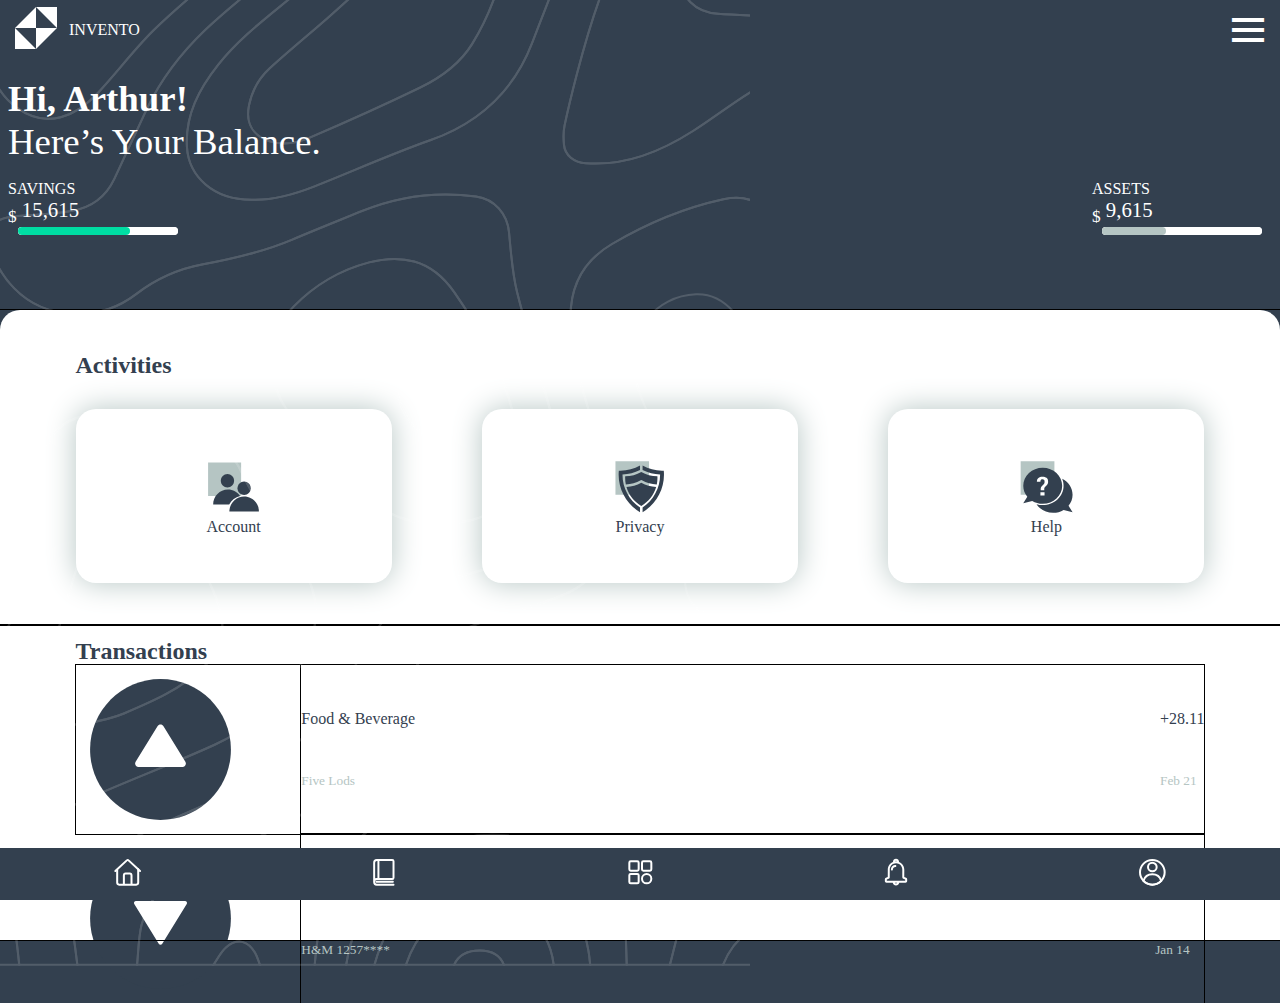
==== index.html @ 21c44a3b "feat: :sparkles: main_body completed" ====
<!DOCTYPE html>
<html lang="en">
<head>
    <meta charset="UTF-8">
    <meta name="viewport" content="width=device-width, initial-scale=1.0">
    <title>Document</title>
    <link rel="stylesheet" href="css/style.css">
    <link href='https://unpkg.com/boxicons@2.1.4/css/boxicons.min.css' rel='stylesheet'>
</head>
<body>
    
    <div class="banner">
        <img src="storage/img/banner.svg" alt="banner">
    </div>

    <header class="header">
        <div class="header__logo">
            <div class="logo_icono">
                <img src="storage/img/logo.svg" alt="">
            </div>
            <div class="logo__titulo">invento</div>
        </div>
        <div class="header__menu">
            <i class='bx bx-menu'></i>
        </div>
    </header>
    <main class="main">
        <section class="main__titulo">
            <article class="titulo__card">
                <h2>Hi, Arthur!</h2>
                <p>here’s your balance.</p>
            </article>
            <article class="titulo__balance">
                <div class="balance__one">
                    <small>savings</small>
                    <label for="savings"><sub>$</sub> 15,615</label>
                    <progress id="savings" max="100" value="70"></progress>
                </div>
                <div class="balance__two">
                    <small>assets</small>
                    <label for="savings"><sub>$</sub> 9,615</label>
                    <progress id="savings" max="100" value="40"></progress>
                </div>
            </article>
        </section>
        <section class="main_body">
            <article class="body_activities">
                <h3>Activities</h3>
                <div class="activities_options">
                    <div class="options_account">
                        <a href="" class="a_account">
                            <img src="storage/img/iconAccount.svg" alt="">
                            <p>Account</p>
                        </a>
                        
                    </div>
                    <div class="options_privacy">
                        <a href="" class="a_privacy">
                            <img src="storage/img/iconPrivacy.svg" alt="">
                            <p>Privacy</p>
                        </a>
                        
                    </div>
                    <div class="options_help">
                        <a href="" class="a_help">
                            <img src="storage/img/iconHelp.svg" alt="">
                            <p>Help</p>
                        </a>
                        
                    </div>
                </div>
            </article>
            <article class="body_transactions">
                <h3>Transactions</h3>
                <div class="transactions_one">
                    <img src="storage/img/iconTransactionsOne.svg" alt="">
                    <div class="transactions_one_food">
                        <div class="food_div_one">
                            <p>Food & Beverage</p>
                            <small>Five Lods</small>
                        </div>
                        <div class="food_div_two">
                            <p>+28.11</p>
                            <small>Feb 21</small>
                        </div>
                    </div>
                </div>
                <div class="transactions_two">
                    <img src="storage/img/iconTransactionsTwo.svg" alt="">
                    <div class="transactions_two_shopping">
                        <div class="shopping_div_one">
                            <p>Shopping</p>
                            <small>H&M 1257****</small>
                        </div>
                        <div class="shopping_div_two">
                            <p>-157.64</p>
                            <small>Jan 14</small>
                        </div>
                    </div>
                </div>
            </article>
        </section>
    </main>
    <footer>
        <ul>
            <li>
                <a href="#"><img src="storage/img/icon.svg" alt=""></a>
            </li>
            <li>
                <a href="#"><img src="storage/img/icon_1.svg" alt=""></a>
            </li>
            <li>
                <a href="#"><img src="storage/img/icon_2.svg" alt=""></a>
            </li>
            <li>
                <a href=""><img src="storage/img/icon_3.svg" alt=""></a>
            </li>
            <li>
                <a href=""><img src="storage/img/icon_4.svg" alt=""></a>
            </li>

        </ul>
    </footer>
</body>
</html>
---- css/style.css ----
@import url(variables.css);
*{
    margin: 0;
    padding: 0;
    box-sizing: border-box;
    font-family: "SF-Pro-Text-Regular";
    color: var(--color-ternario);
}
body{
    background: var(--color-primario);
}
.banner{
    position: absolute;
}
.banner img{
    width: 100%;
    
}
.header{
    width: 100%;
    padding: 0 .5em;
    /* height: 60px; */
    /*/background: darkgoldenrod;/*/
    display: flex;
    flex-direction: row;
    justify-content: space-between;
    align-items: center;
    flex-wrap: nowrap;
}
.header__logo{
    /* background: red; */
    display: flex;
    align-items: center;
    gap: 5px;

}
.logo__icono{
    /* background: green; */
}
.logo__icono img{
    width: 3em;
}
.logo__titulo{
    /* background: orange; */
    color: var(--color-ternario);
    font-family: "SF-Pro-Text-Bold";
    text-transform: uppercase;
}
.header__menu{
    /* background: darkblue; */
}
.header__menu i{
    font-size: 3em;
    color: var(--color-ternario);
}
.main__titulo{
    /*/background: red;/*/
}
.titulo__card{
    /*/background: green;/*/
    display: flex;
    flex-direction: column;
    height: 120px;
    justify-content: center;
    padding: 0 0.5em;
}
.titulo__card h2,
.titulo__card p{
    font-size: 2.3em;
    color: var(--color-ternario);
    text-transform: capitalize;
}
.titulo__card h2{
    font-family: "SF-Pro-Text-Heavy";
}
.titulo__card P{
    font-family: "SF-Pro-Text-Light";
    text-transform: capitalize;
}


.titulo__balance{
    /*/background: fuchsia;/*/
    display: flex;
    height: 130px;
    justify-content: space-between;
    padding: 0 0.5em;
}
.balance__one,
.balance__two{
    display: flex;
    flex-direction: column;
}
.balance__one small,
.balance__two small{
    font-size: 1em;
    text-transform: uppercase;
    font-family: "SF-Pro-Text-Medium";
}
.balance__one label,
.balance__two label{
    font-size: 1.3em;
    font-family: "SF-Pro-Text-Bold";
}
.balance__one progress[value] {
    --color: var(--color-secundario);
    --background: var(--color-ternario);
    background: var(--background);
}

.balance__two progress[value] {
    --color: var(--color-cuarto);
    --background: var(--color-ternario);
    background: var(--background);
}

progress[value] {
    -webkit-appearance: none;
    -moz-appearance: none;
    appearance: none;
    border: none;
    margin: 0 10px;
    height: .5em;
    border-radius: 10em;
}

.balance__one progress[value]::-webkit-progress-bar,
.balance__two progress[value]::-webkit-progress-bar {
    border-radius: 10em;
    height: .5em;
    background: var(--background);
}

progress[value]::-webkit-progress-value {
    border-radius: 10em;
    background: var(--color);
}

progress[value]::-moz-progress-bar {
    border-radius: 10em;
    background: var(--color);
}


/*/MAIN_BODY/*/
.main_body{
    border-top-left-radius: 20px;
    border-top-right-radius: 20px;
    width: 100%;
    height: 70vh;
    display: flex;
    flex-direction: column;
    background: var(--color-ternario);
}
.body_activities{
    outline: 1px solid black;
    height: 50%;
    padding: 1%;
    display: flex;
    flex-direction: column;
    justify-content: space-evenly;
}
.body_activities > h3{
    color: var(--color-primario);
    margin-left: 5%;
    font-size: x-large;
}
.activities_options{
    align-self: center;
    width: 90%;
    height: 60%;
    display: flex;
    justify-content: space-between;
}
.activities_options > div{
    background: var(--color-ternario);
    border-radius: 20px;
    box-shadow: 0px 0px 30px var(--color-cuarto);
    width: 28%;
    display: flex;
    justify-content: center;
    align-items: center;
}
.a_account,
.a_privacy,
.a_help{
    display: flex;
    flex-direction: column;
    justify-content: center;
    align-items: center;
}
.a_account img,
.a_privacy img,
.a_help img{
    width: 70%;
}
.a_account p,
.a_privacy p,
.a_help p{
    color: var(--color-primario);
}


.body_transactions{
    outline: 1px solid black;
    height: 50%;
    padding: 1%;
    display: flex;
    flex-direction: column;
    justify-content: space-evenly;
    align-items: center;
}
.body_transactions > h3{
    color: var(--color-primario);
    margin-left: 5%;
    font-size: x-large;
    align-self: flex-start;
}
.transactions_one{
    outline: 1px solid black;
    width: 90%;
    display: flex;
    justify-content: space-between;
}
.transactions_one > img,
.transactions_two > img{
    width: 15%;
}
.transactions_one_food,
.transactions_two_shopping{
    outline: 1px solid black;
    display: flex;
    flex-direction: row;
    width: 80%;
    justify-content: space-between;
}
.food_div_one,
.food_div_two,
.shopping_div_one,
.shopping_div_two{
    display: flex;
    flex-direction: column;
    justify-content: space-evenly;
}
.transactions_two{
    width: 90%;
    display: flex;
    justify-content: space-between;
}
.body_transactions p{
    color: var(--color-primario);
}
.body_transactions small{
    color: var(--color-cuarto);
}


footer{
    width: 100%;
    background: var(--color-primario);
    position: fixed;
    bottom: 0;
}
footer ul {
    display: flex;
    justify-content: space-around;
}
footer ul li {
    list-style: none;
    margin: .5em 0;
}
footer ul li a img{
    width: 2em;
}
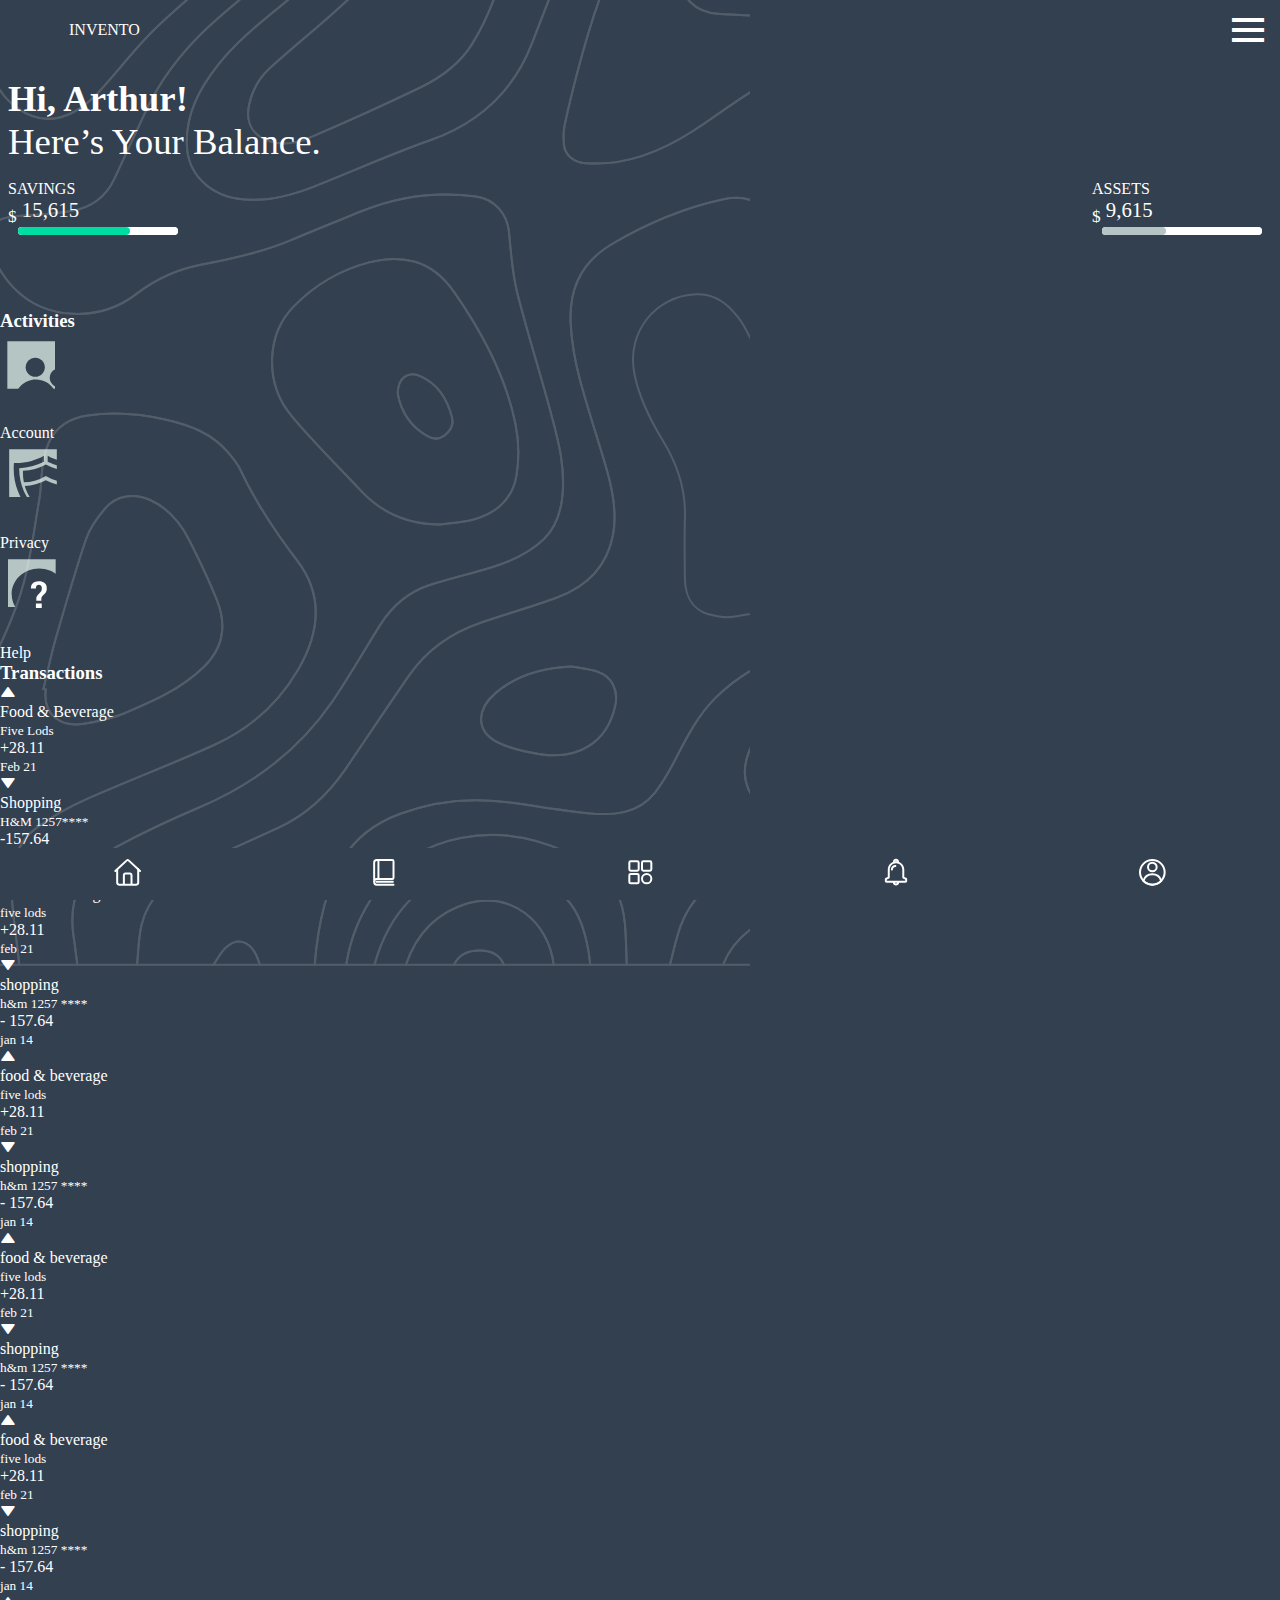
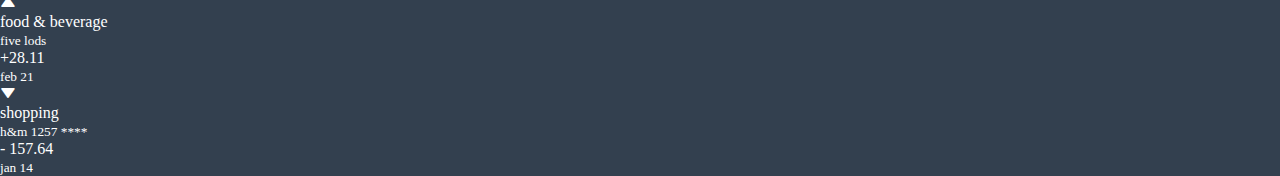
==== commit e5fb88ff: "refactor: :bug: index fixed" ====
--- a/index.html
+++ b/index.html
@@ -43,58 +43,184 @@
                 </div>
             </article>
         </section>
-        <section class="main_body">
-            <article class="body_activities">
+        <section class="main_activities">
+            <article class="activities_service">
                 <h3>Activities</h3>
-                <div class="activities_options">
-                    <div class="options_account">
-                        <a href="" class="a_account">
-                            <img src="storage/img/iconAccount.svg" alt="">
-                            <p>Account</p>
-                        </a>
-                        
-                    </div>
-                    <div class="options_privacy">
-                        <a href="" class="a_privacy">
-                            <img src="storage/img/iconPrivacy.svg" alt="">
-                            <p>Privacy</p>
-                        </a>
-                        
-                    </div>
-                    <div class="options_help">
-                        <a href="" class="a_help">
-                            <img src="storage/img/iconHelp.svg" alt="">
-                            <p>Help</p>
-                        </a>
-                        
-                    </div>
-                </div>
-            </article>
-            <article class="body_transactions">
+                <div class="service_cards">
+                    <div href="" class="service_cards_item_1">
+                        <img src="storage/img/iconAccount.svg" alt="">
+                        <p>Account</p>
+                    </div>
+                    
+                    <div href="" class="service__cards__item_2">
+                        <img src="storage/img/iconPrivacy.svg" alt="">
+                        <p>Privacy</p>
+                    </div>
+                    
+                    <div href="" class="service__cards__item_3">
+                        <img src="storage/img/iconHelp.svg" alt="">
+                        <p>Help</p>
+                    </div>
+                    
+                </div>
+            </article>
+            <article class="activities_transactions">
                 <h3>Transactions</h3>
-                <div class="transactions_one">
-                    <img src="storage/img/iconTransactionsOne.svg" alt="">
-                    <div class="transactions_one_food">
-                        <div class="food_div_one">
-                            <p>Food & Beverage</p>
-                            <small>Five Lods</small>
-                        </div>
-                        <div class="food_div_two">
+                <div class="transactions_cards">
+                    <div class="transactions_cards_item">
+                        <div>
+                            <i class='bx bxs-up-arrow' ></i>
+                            <div class="transactions_description">
+                                <p>Food & Beverage</p>
+                                <small>Five Lods</small>
+                            </div>
+                        </div>
+                        <div class="transactions_value">
                             <p>+28.11</p>
                             <small>Feb 21</small>
                         </div>
                     </div>
-                </div>
-                <div class="transactions_two">
-                    <img src="storage/img/iconTransactionsTwo.svg" alt="">
-                    <div class="transactions_two_shopping">
-                        <div class="shopping_div_one">
-                            <p>Shopping</p>
-                            <small>H&M 1257****</small>
-                        </div>
-                        <div class="shopping_div_two">
+                    <div class="transactions_cards_item">
+                        <div>
+                            <i class='bx bxs-down-arrow' ></i>
+                            <div class="transactions_description">
+                                <p>Shopping</p>
+                                <small>H&M 1257****</small>
+                            </div>
+                        </div>
+                        <div class="transactions_value">
                             <p>-157.64</p>
                             <small>Jan 14</small>
+                        </div>
+                    </div>
+                    <div class="transactions__cards__item">
+                        <div>
+                            <i class='bx bxs-up-arrow' ></i>
+                            <div class="transactions__description">
+                                <p>food & beverage</p>
+                                <small>five lods</small>
+                            </div>
+                        </div>
+                        <div class="transactions__value">
+                            <p>+28.11</p>
+                            <small>feb 21</small>
+                        </div>
+                    </div>
+                    <div class="transactions__cards__item">
+                        <div>
+                            <i class='bx bxs-down-arrow' ></i>
+                            <div class="transactions__description">
+                                <p>shopping</p>
+                                <small>h&m 1257 ****</small>
+                            </div>
+                        </div>
+                        <div class="transactions__value">
+                            <p>- 157.64</p>
+                            <small>jan 14</small>
+                        </div>
+                    </div>
+                    <div class="transactions__cards__item">
+                        <div>
+                            <i class='bx bxs-up-arrow' ></i>
+                            <div class="transactions__description">
+                                <p>food & beverage</p>
+                                <small>five lods</small>
+                            </div>
+                        </div>
+                        <div class="transactions__value">
+                            <p>+28.11</p>
+                            <small>feb 21</small>
+                        </div>
+                    </div>
+                    <div class="transactions__cards__item">
+                        <div>
+                            <i class='bx bxs-down-arrow' ></i>
+                            <div class="transactions__description">
+                                <p>shopping</p>
+                                <small>h&m 1257 ****</small>
+                            </div>
+                        </div>
+                        <div class="transactions__value">
+                            <p>- 157.64</p>
+                            <small>jan 14</small>
+                        </div>
+                    </div>
+                    <div class="transactions__cards__item">
+                        <div>
+                            <i class='bx bxs-up-arrow' ></i>
+                            <div class="transactions__description">
+                                <p>food & beverage</p>
+                                <small>five lods</small>
+                            </div>
+                        </div>
+                        <div class="transactions__value">
+                            <p>+28.11</p>
+                            <small>feb 21</small>
+                        </div>
+                    </div>
+                    <div class="transactions__cards__item">
+                        <div>
+                            <i class='bx bxs-down-arrow' ></i>
+                            <div class="transactions__description">
+                                <p>shopping</p>
+                                <small>h&m 1257 ****</small>
+                            </div>
+                        </div>
+                        <div class="transactions__value">
+                            <p>- 157.64</p>
+                            <small>jan 14</small>
+                        </div>
+                    </div>
+                    <div class="transactions__cards__item">
+                        <div>
+                            <i class='bx bxs-up-arrow' ></i>
+                            <div class="transactions__description">
+                                <p>food & beverage</p>
+                                <small>five lods</small>
+                            </div>
+                        </div>
+                        <div class="transactions__value">
+                            <p>+28.11</p>
+                            <small>feb 21</small>
+                        </div>
+                    </div>
+                    <div class="transactions__cards__item">
+                        <div>
+                            <i class='bx bxs-down-arrow' ></i>
+                            <div class="transactions__description">
+                                <p>shopping</p>
+                                <small>h&m 1257 ****</small>
+                            </div>
+                        </div>
+                        <div class="transactions__value">
+                            <p>- 157.64</p>
+                            <small>jan 14</small>
+                        </div>
+                    </div>
+                    <div class="transactions__cards__item">
+                        <div>
+                            <i class='bx bxs-up-arrow' ></i>
+                            <div class="transactions__description">
+                                <p>food & beverage</p>
+                                <small>five lods</small>
+                            </div>
+                        </div>
+                        <div class="transactions__value">
+                            <p>+28.11</p>
+                            <small>feb 21</small>
+                        </div>
+                    </div>
+                    <div class="transactions__cards__item">
+                        <div>
+                            <i class='bx bxs-down-arrow' ></i>
+                            <div class="transactions__description">
+                                <p>shopping</p>
+                                <small>h&m 1257 ****</small>
+                            </div>
+                        </div>
+                        <div class="transactions__value">
+                            <p>- 157.64</p>
+                            <small>jan 14</small>
                         </div>
                     </div>
                 </div>
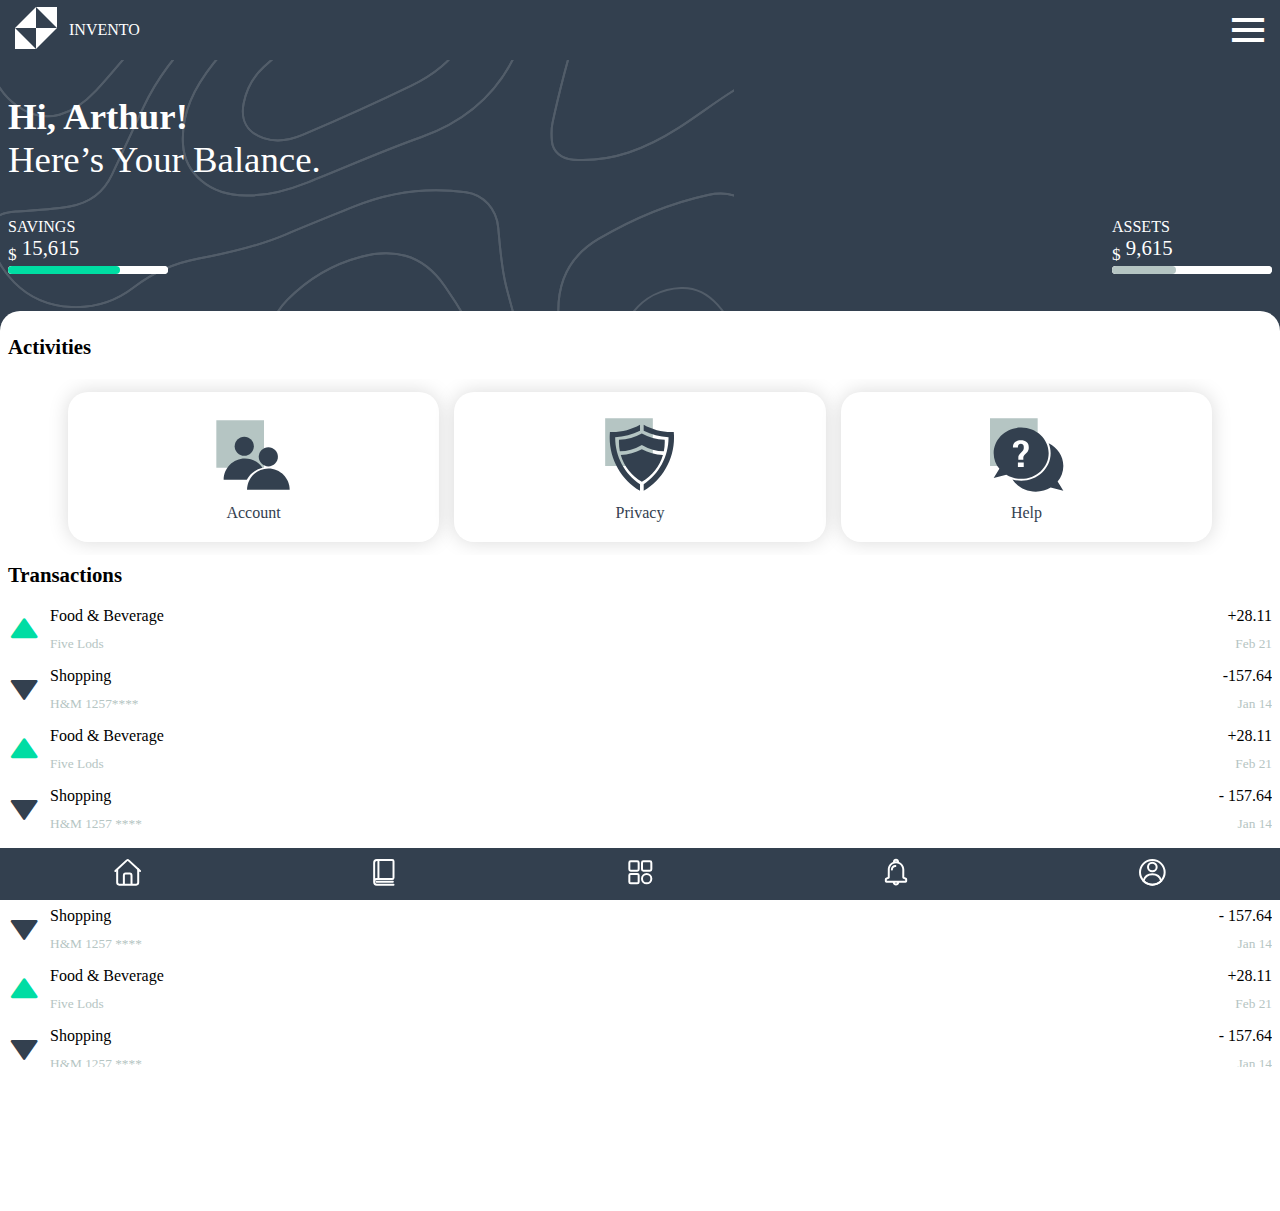
==== commit 1a20d480: "refactor: :bug: Index activities_transactions" ====
--- a/index.html
+++ b/index.html
@@ -16,7 +16,7 @@
     <header class="header">
         <div class="header__logo">
             <div class="logo_icono">
-                <img src="storage/img/logo.svg" alt="">
+                <img src="storage/img/logo.svg" alt="" class="icono_img">
             </div>
             <div class="logo__titulo">invento</div>
         </div>
@@ -52,12 +52,12 @@
                         <p>Account</p>
                     </div>
                     
-                    <div href="" class="service__cards__item_2">
+                    <div href="" class="service_cards_item_2">
                         <img src="storage/img/iconPrivacy.svg" alt="">
                         <p>Privacy</p>
                     </div>
                     
-                    <div href="" class="service__cards__item_3">
+                    <div href="" class="service_cards_item_3">
                         <img src="storage/img/iconHelp.svg" alt="">
                         <p>Help</p>
                     </div>
@@ -93,132 +93,132 @@
                             <small>Jan 14</small>
                         </div>
                     </div>
-                    <div class="transactions__cards__item">
-                        <div>
-                            <i class='bx bxs-up-arrow' ></i>
-                            <div class="transactions__description">
-                                <p>food & beverage</p>
-                                <small>five lods</small>
-                            </div>
-                        </div>
-                        <div class="transactions__value">
-                            <p>+28.11</p>
-                            <small>feb 21</small>
-                        </div>
-                    </div>
-                    <div class="transactions__cards__item">
-                        <div>
-                            <i class='bx bxs-down-arrow' ></i>
-                            <div class="transactions__description">
-                                <p>shopping</p>
-                                <small>h&m 1257 ****</small>
-                            </div>
-                        </div>
-                        <div class="transactions__value">
-                            <p>- 157.64</p>
-                            <small>jan 14</small>
-                        </div>
-                    </div>
-                    <div class="transactions__cards__item">
-                        <div>
-                            <i class='bx bxs-up-arrow' ></i>
-                            <div class="transactions__description">
-                                <p>food & beverage</p>
-                                <small>five lods</small>
-                            </div>
-                        </div>
-                        <div class="transactions__value">
-                            <p>+28.11</p>
-                            <small>feb 21</small>
-                        </div>
-                    </div>
-                    <div class="transactions__cards__item">
-                        <div>
-                            <i class='bx bxs-down-arrow' ></i>
-                            <div class="transactions__description">
-                                <p>shopping</p>
-                                <small>h&m 1257 ****</small>
-                            </div>
-                        </div>
-                        <div class="transactions__value">
-                            <p>- 157.64</p>
-                            <small>jan 14</small>
-                        </div>
-                    </div>
-                    <div class="transactions__cards__item">
-                        <div>
-                            <i class='bx bxs-up-arrow' ></i>
-                            <div class="transactions__description">
-                                <p>food & beverage</p>
-                                <small>five lods</small>
-                            </div>
-                        </div>
-                        <div class="transactions__value">
-                            <p>+28.11</p>
-                            <small>feb 21</small>
-                        </div>
-                    </div>
-                    <div class="transactions__cards__item">
-                        <div>
-                            <i class='bx bxs-down-arrow' ></i>
-                            <div class="transactions__description">
-                                <p>shopping</p>
-                                <small>h&m 1257 ****</small>
-                            </div>
-                        </div>
-                        <div class="transactions__value">
-                            <p>- 157.64</p>
-                            <small>jan 14</small>
-                        </div>
-                    </div>
-                    <div class="transactions__cards__item">
-                        <div>
-                            <i class='bx bxs-up-arrow' ></i>
-                            <div class="transactions__description">
-                                <p>food & beverage</p>
-                                <small>five lods</small>
-                            </div>
-                        </div>
-                        <div class="transactions__value">
-                            <p>+28.11</p>
-                            <small>feb 21</small>
-                        </div>
-                    </div>
-                    <div class="transactions__cards__item">
-                        <div>
-                            <i class='bx bxs-down-arrow' ></i>
-                            <div class="transactions__description">
-                                <p>shopping</p>
-                                <small>h&m 1257 ****</small>
-                            </div>
-                        </div>
-                        <div class="transactions__value">
-                            <p>- 157.64</p>
-                            <small>jan 14</small>
-                        </div>
-                    </div>
-                    <div class="transactions__cards__item">
-                        <div>
-                            <i class='bx bxs-up-arrow' ></i>
-                            <div class="transactions__description">
-                                <p>food & beverage</p>
-                                <small>five lods</small>
-                            </div>
-                        </div>
-                        <div class="transactions__value">
-                            <p>+28.11</p>
-                            <small>feb 21</small>
-                        </div>
-                    </div>
-                    <div class="transactions__cards__item">
-                        <div>
-                            <i class='bx bxs-down-arrow' ></i>
-                            <div class="transactions__description">
-                                <p>shopping</p>
-                                <small>h&m 1257 ****</small>
-                            </div>
-                        </div>
-                        <div class="transactions__value">
+                    <div class="transactions_cards_item">
+                        <div>
+                            <i class='bx bxs-up-arrow' ></i>
+                            <div class="transactions_description">
+                                <p>food & beverage</p>
+                                <small>five lods</small>
+                            </div>
+                        </div>
+                        <div class="transactions_value">
+                            <p>+28.11</p>
+                            <small>feb 21</small>
+                        </div>
+                    </div>
+                    <div class="transactions_cards_item">
+                        <div>
+                            <i class='bx bxs-down-arrow' ></i>
+                            <div class="transactions_description">
+                                <p>shopping</p>
+                                <small>h&m 1257 ****</small>
+                            </div>
+                        </div>
+                        <div class="transactions_value">
+                            <p>- 157.64</p>
+                            <small>jan 14</small>
+                        </div>
+                    </div>
+                    <div class="transactions_cards_item">
+                        <div>
+                            <i class='bx bxs-up-arrow' ></i>
+                            <div class="transactions_description">
+                                <p>food & beverage</p>
+                                <small>five lods</small>
+                            </div>
+                        </div>
+                        <div class="transactions_value">
+                            <p>+28.11</p>
+                            <small>feb 21</small>
+                        </div>
+                    </div>
+                    <div class="transactions_cards_item">
+                        <div>
+                            <i class='bx bxs-down-arrow' ></i>
+                            <div class="transactions_description">
+                                <p>shopping</p>
+                                <small>h&m 1257 ****</small>
+                            </div>
+                        </div>
+                        <div class="transactions_value">
+                            <p>- 157.64</p>
+                            <small>jan 14</small>
+                        </div>
+                    </div>
+                    <div class="transactions_cards_item">
+                        <div>
+                            <i class='bx bxs-up-arrow' ></i>
+                            <div class="transactions_description">
+                                <p>food & beverage</p>
+                                <small>five lods</small>
+                            </div>
+                        </div>
+                        <div class="transactions_value">
+                            <p>+28.11</p>
+                            <small>feb 21</small>
+                        </div>
+                    </div>
+                    <div class="transactions_cards_item">
+                        <div>
+                            <i class='bx bxs-down-arrow' ></i>
+                            <div class="transactions_description">
+                                <p>shopping</p>
+                                <small>h&m 1257 ****</small>
+                            </div>
+                        </div>
+                        <div class="transactions_value">
+                            <p>- 157.64</p>
+                            <small>jan 14</small>
+                        </div>
+                    </div>
+                    <div class="transactions_cards_item">
+                        <div>
+                            <i class='bx bxs-up-arrow' ></i>
+                            <div class="transactions_description">
+                                <p>food & beverage</p>
+                                <small>five lods</small>
+                            </div>
+                        </div>
+                        <div class="transactions_value">
+                            <p>+28.11</p>
+                            <small>feb 21</small>
+                        </div>
+                    </div>
+                    <div class="transactions_cards_item">
+                        <div>
+                            <i class='bx bxs-down-arrow' ></i>
+                            <div class="transactions_description">
+                                <p>shopping</p>
+                                <small>h&m 1257 ****</small>
+                            </div>
+                        </div>
+                        <div class="transactions_value">
+                            <p>- 157.64</p>
+                            <small>jan 14</small>
+                        </div>
+                    </div>
+                    <div class="transactions_cards_item">
+                        <div>
+                            <i class='bx bxs-up-arrow' ></i>
+                            <div class="transactions_description">
+                                <p>food & beverage</p>
+                                <small>five lods</small>
+                            </div>
+                        </div>
+                        <div class="transactions_value">
+                            <p>+28.11</p>
+                            <small>feb 21</small>
+                        </div>
+                    </div>
+                    <div class="transactions_cards_item">
+                        <div>
+                            <i class='bx bxs-down-arrow' ></i>
+                            <div class="transactions_description">
+                                <p>shopping</p>
+                                <small>h&m 1257 ****</small>
+                            </div>
+                        </div>
+                        <div class="transactions_value">
                             <p>- 157.64</p>
                             <small>jan 14</small>
                         </div>
--- a/css/style.css
+++ b/css/style.css
@@ -4,17 +4,18 @@
     padding: 0;
     box-sizing: border-box;
     font-family: "SF-Pro-Text-Regular";
-    color: var(--color-ternario);
 }
 body{
     background: var(--color-primario);
 }
 .banner{
     position: absolute;
+    z-index: -1;
 }
 .banner img{
     width: 100%;
-    
+    height: 105vh;
+    object-fit: cover;
 }
 .header{
     width: 100%;
@@ -26,6 +27,10 @@
     justify-content: space-between;
     align-items: center;
     flex-wrap: nowrap;
+    position: sticky;
+    z-index: 2;
+    top: 0;
+    background: var(--color-primario);
 }
 .header__logo{
     /* background: red; */
@@ -34,11 +39,16 @@
     gap: 5px;
 
 }
+.icono_img{
+    z-index: 2;
+    color: var(--color-ternario);
+}
 .logo__icono{
     /* background: green; */
 }
 .logo__icono img{
     width: 3em;
+    color: var(--color-ternario);
 }
 .logo__titulo{
     /* background: orange; */
@@ -60,7 +70,7 @@
     /*/background: green;/*/
     display: flex;
     flex-direction: column;
-    height: 120px;
+    margin-top: 35px;
     justify-content: center;
     padding: 0 0.5em;
 }
@@ -81,9 +91,11 @@
 
 .titulo__balance{
     /*/background: fuchsia;/*/
+    color: var(--color-ternario);
     display: flex;
     height: 130px;
     justify-content: space-between;
+    align-items: center;
     padding: 0 0.5em;
 }
 .balance__one,
@@ -119,7 +131,7 @@
     -moz-appearance: none;
     appearance: none;
     border: none;
-    margin: 0 10px;
+    /*/margin: 0 10px;/*/
     height: .5em;
     border-radius: 10em;
 }
@@ -143,115 +155,115 @@
 
 
 /*/MAIN_BODY/*/
-.main_body{
+.main_activities{
     border-top-left-radius: 20px;
     border-top-right-radius: 20px;
-    width: 100%;
-    height: 70vh;
+    height: 100vh;
+    padding: 1.5em 0.5em;
+    position: relative;
+    z-index: 5;
     display: flex;
     flex-direction: column;
     background: var(--color-ternario);
-}
-.body_activities{
-    outline: 1px solid black;
-    height: 50%;
-    padding: 1%;
-    display: flex;
-    flex-direction: column;
-    justify-content: space-evenly;
-}
-.body_activities > h3{
+    gap: .5em;
+}
+.activities_service{
+    /*background: blue;*/
+}
+.activities_service h3,
+.activities_transactions h3{
+    /*background: darkgoldenrod;*/
+    text-transform: capitalize;
+    font-family: "SF-Pro-Text-Bold";
+    font-size: 1.3em;
+    margin-bottom: 20px;
+}
+.service_cards{
+    /*background: olivedrab;*/
+    display: flex;
+    flex-direction: row;
+    justify-content: center;
+    overflow-x: scroll;
+    padding: 0.8em;
+    gap: 15px;
+}
+.service_cards div{
+    display: flex;
+    min-width: 30%;
+    min-height: 150px;
+    border-radius: 20px;
+    background: var(--color-ternario);
+    box-shadow: 0px 0px 20px rgba(0, 0, 0, 0.150);
     color: var(--color-primario);
-    margin-left: 5%;
-    font-size: x-large;
-}
-.activities_options{
-    align-self: center;
-    width: 90%;
-    height: 60%;
-    display: flex;
+    font-family: "SF-Pro-Text-Semibold";
+    text-transform: capitalize;
+    flex-direction: column;
+    justify-content: center;
+    align-items: center;
+    gap: 5px;
+}
+.service_cards div i{
+    font-size: 2.3em;
+}
+.service_cards_item_1,
+.service_cards_item_2,
+.service_cards_item_3{
+    /*background: darkmagenta;*/
+}
+
+
+
+.activities_transactions{
+    /*background: red;*/
+}
+.transactions_cards{
+    /*background: orangered;*/
+    height: 460px;
+    display: flex;
+    flex-direction: column;
+    overflow-y: scroll;
+    gap: 15px;
+}
+.transactions_cards div{
+    /*background: darkgoldenrod;*/
+    height: 45px;
+    display: flex;
+    flex-direction: row;
     justify-content: space-between;
-}
-.activities_options > div{
-    background: var(--color-ternario);
-    border-radius: 20px;
-    box-shadow: 0px 0px 30px var(--color-cuarto);
-    width: 28%;
-    display: flex;
-    justify-content: center;
-    align-items: center;
-}
-.a_account,
-.a_privacy,
-.a_help{
-    display: flex;
-    flex-direction: column;
-    justify-content: center;
-    align-items: center;
-}
-.a_account img,
-.a_privacy img,
-.a_help img{
-    width: 70%;
-}
-.a_account p,
-.a_privacy p,
-.a_help p{
+    align-items: center;
+    gap: 10px;
+}
+
+.transactions_cards div i{
+    font-size: 2em;
+}
+div.transactions_description,
+div.transactions_value{
+    display: flex;
+    flex-direction: column;
+    text-transform: capitalize;
+}
+div.transactions_description{
+    align-items: flex-start;
+}
+div.transactions_value{
+    align-items: flex-end;
+}
+
+div.transactions_description p,
+div.transactions_value p{
+    font-family: "SF-Pro-Text-Bold";
+}
+div.transactions_description small,
+div.transactions_value small{
+    font-family: "SF-Pro-Text-Light";
+    color: var(--color-cuarto);
+}
+i.bx.bxs-up-arrow{
+    color: var(--color-secundario);
+}
+i.bxs-down-arrow{
     color: var(--color-primario);
-}
-
-
-.body_transactions{
-    outline: 1px solid black;
-    height: 50%;
-    padding: 1%;
-    display: flex;
-    flex-direction: column;
-    justify-content: space-evenly;
-    align-items: center;
-}
-.body_transactions > h3{
-    color: var(--color-primario);
-    margin-left: 5%;
-    font-size: x-large;
-    align-self: flex-start;
-}
-.transactions_one{
-    outline: 1px solid black;
-    width: 90%;
-    display: flex;
-    justify-content: space-between;
-}
-.transactions_one > img,
-.transactions_two > img{
-    width: 15%;
-}
-.transactions_one_food,
-.transactions_two_shopping{
-    outline: 1px solid black;
-    display: flex;
-    flex-direction: row;
-    width: 80%;
-    justify-content: space-between;
-}
-.food_div_one,
-.food_div_two,
-.shopping_div_one,
-.shopping_div_two{
-    display: flex;
-    flex-direction: column;
-    justify-content: space-evenly;
-}
-.transactions_two{
-    width: 90%;
-    display: flex;
-    justify-content: space-between;
-}
-.body_transactions p{
-    color: var(--color-primario);
-}
-.body_transactions small{
-    color: var(--color-cuarto);
 }
 
 
@@ -260,6 +272,7 @@
     background: var(--color-primario);
     position: fixed;
     bottom: 0;
+    z-index: 10;
 }
 footer ul {
     display: flex;
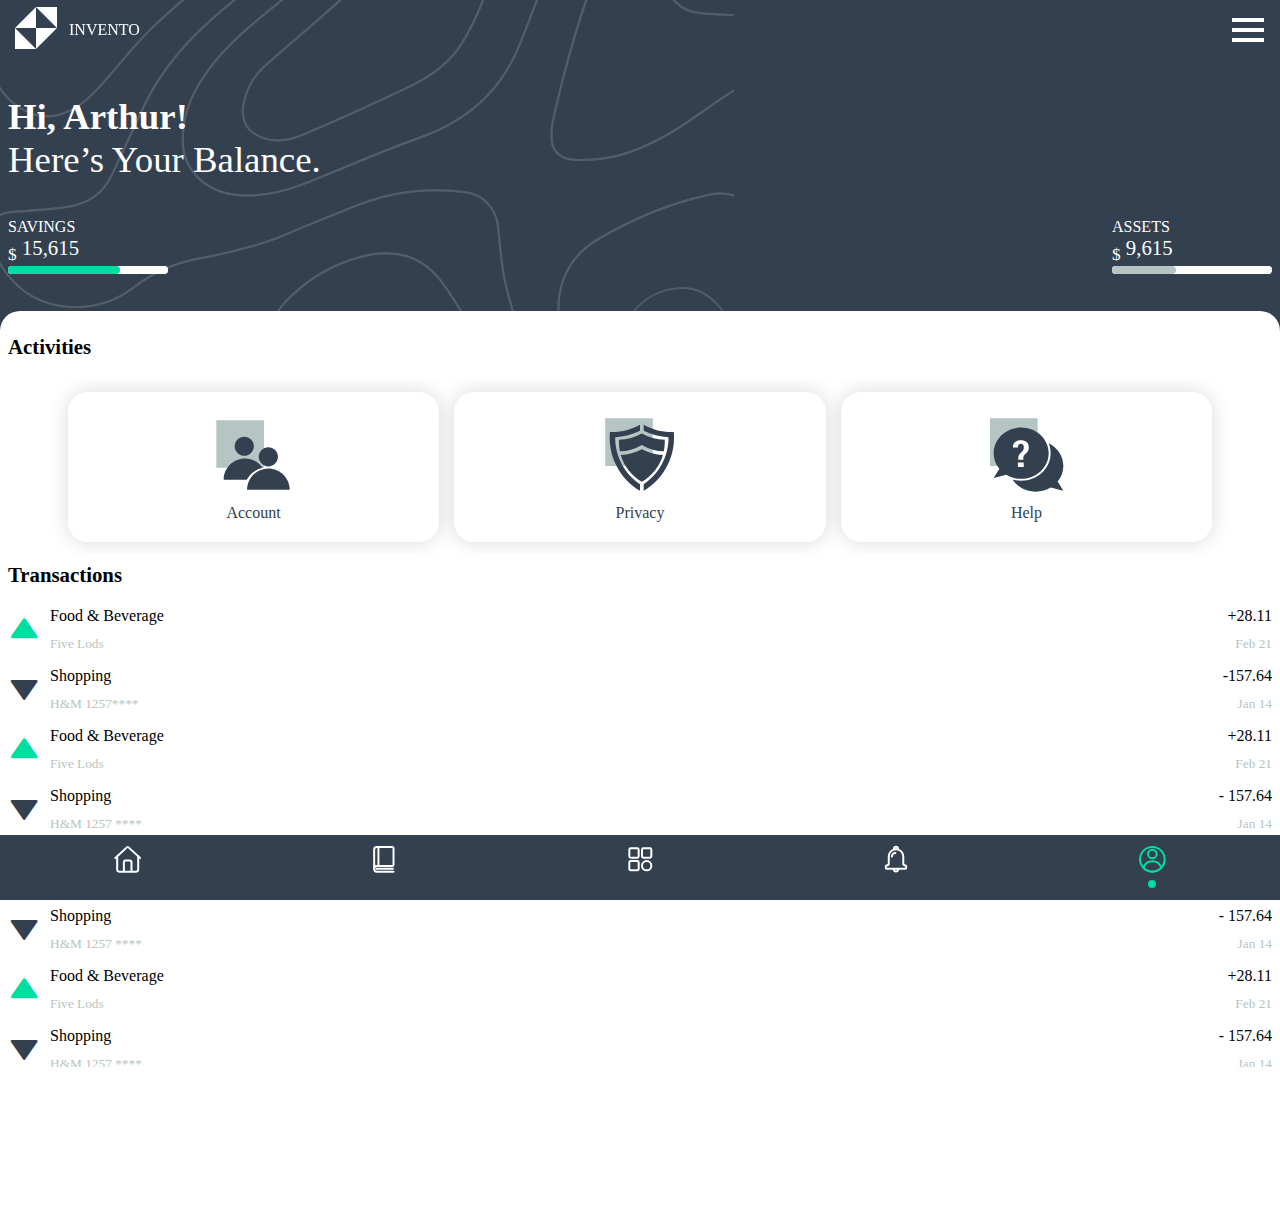
==== commit 7724b0bf: "refactor: :sparkles: Project completed, balance design in class" ====
--- a/index.html
+++ b/index.html
@@ -233,16 +233,16 @@
                 <a href="#"><img src="storage/img/icon.svg" alt=""></a>
             </li>
             <li>
-                <a href="#"><img src="storage/img/icon_1.svg" alt=""></a>
-            </li>
-            <li>
-                <a href="#"><img src="storage/img/icon_2.svg" alt=""></a>
-            </li>
-            <li>
-                <a href=""><img src="storage/img/icon_3.svg" alt=""></a>
-            </li>
-            <li>
-                <a href=""><img src="storage/img/icon_4.svg" alt=""></a>
+                <a href="views/balance.html"><img src="storage/img/icon_1.svg" alt=""></a>
+            </li>
+            <li>
+                <a href="views/cards.html"><img src="storage/img/icon_2.svg" alt=""></a>
+            </li>
+            <li>
+                <a href="#"><img src="storage/img/icon_3.svg" alt=""></a>
+            </li>
+            <li>
+                <a href="index.html"><img src="storage/img/icon_5_select.svg" alt=""></a>
             </li>
 
         </ul>
--- a/css/style.css
+++ b/css/style.css
@@ -30,7 +30,7 @@
     position: sticky;
     z-index: 2;
     top: 0;
-    background: var(--color-primario);
+    
 }
 .header__logo{
     /* background: red; */
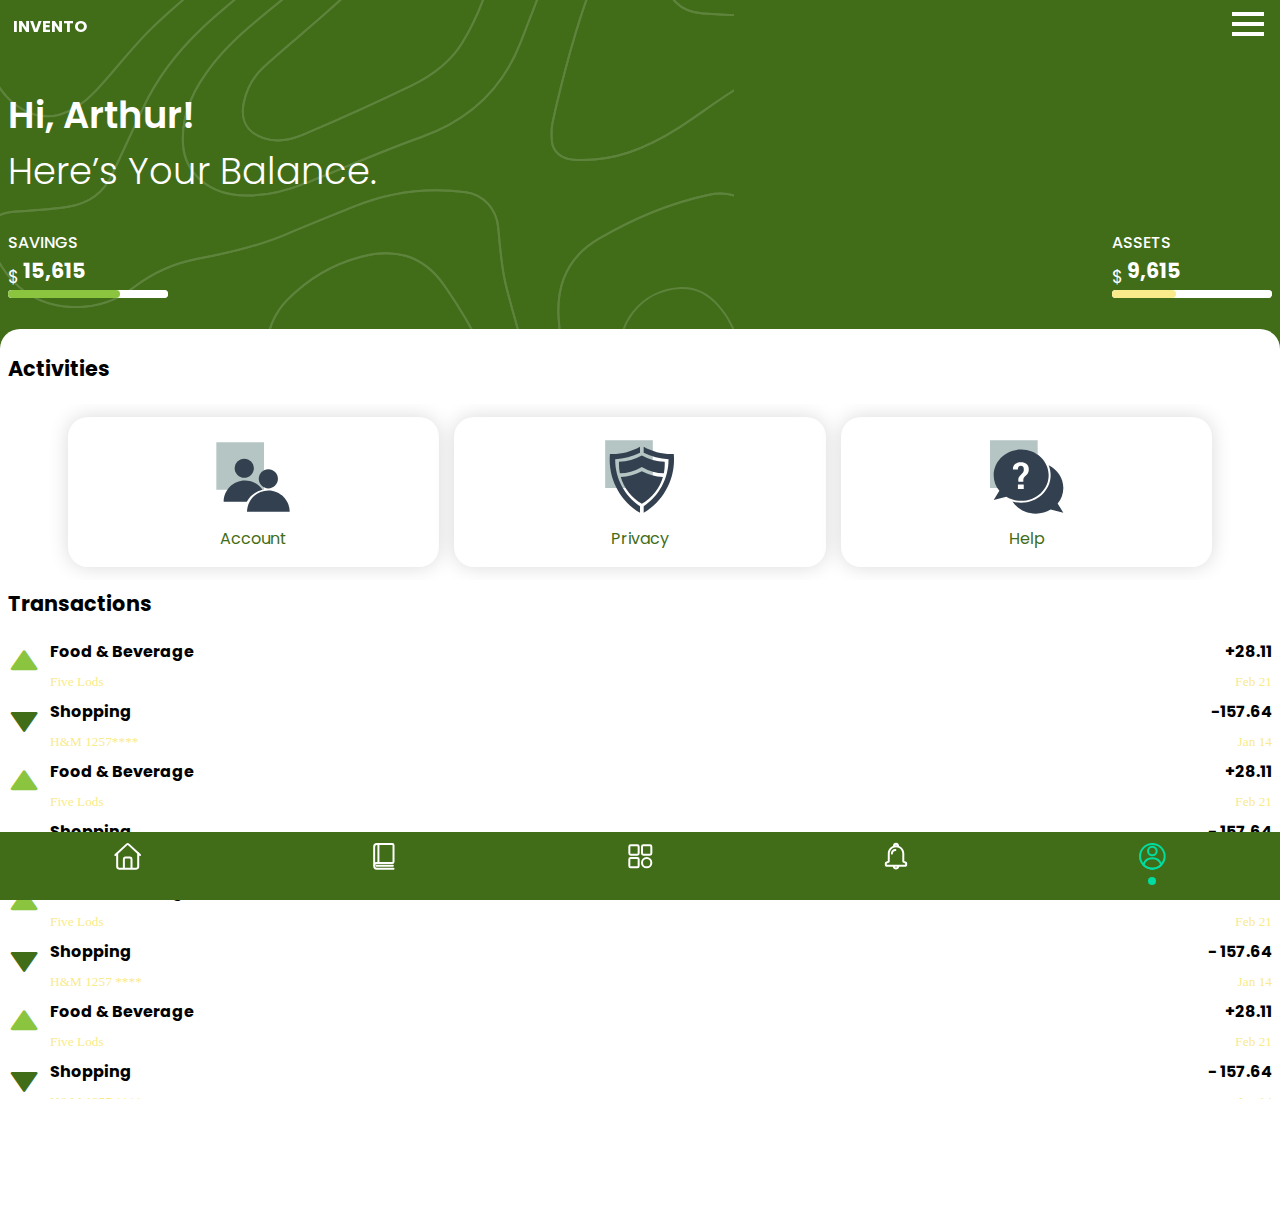
==== commit f117972d: "style: :lipstick: Fonts" ====
--- a/index.html
+++ b/index.html
@@ -16,7 +16,7 @@
     <header class="header">
         <div class="header__logo">
             <div class="logo_icono">
-                <img src="storage/img/logo.svg" alt="" class="icono_img">
+                <img src="storage/img1/geckoLogo.svg" alt="" class="icono_img">
             </div>
             <div class="logo__titulo">invento</div>
         </div>
--- a/css/style.css
+++ b/css/style.css
@@ -3,7 +3,7 @@
     margin: 0;
     padding: 0;
     box-sizing: border-box;
-    font-family: "SF-Pro-Text-Regular";
+    font-family: "Poppins_Regular";
 }
 body{
     background: var(--color-primario);
@@ -47,13 +47,13 @@
     /* background: green; */
 }
 .logo__icono img{
-    width: 3em;
+    width: 2.5em;
     color: var(--color-ternario);
 }
 .logo__titulo{
     /* background: orange; */
     color: var(--color-ternario);
-    font-family: "SF-Pro-Text-Bold";
+    font-family: "Poppins_Bold";
     text-transform: uppercase;
 }
 .header__menu{
@@ -81,10 +81,10 @@
     text-transform: capitalize;
 }
 .titulo__card h2{
-    font-family: "SF-Pro-Text-Heavy";
+    font-family: "Poppins_Semibold";
 }
 .titulo__card P{
-    font-family: "SF-Pro-Text-Light";
+    font-family: "Poppins_Light";
     text-transform: capitalize;
 }
 
@@ -107,12 +107,12 @@
 .balance__two small{
     font-size: 1em;
     text-transform: uppercase;
-    font-family: "SF-Pro-Text-Medium";
+    font-family: "Poppins_Medium";
 }
 .balance__one label,
 .balance__two label{
     font-size: 1.3em;
-    font-family: "SF-Pro-Text-Bold";
+    font-family: "Poppins_Bold";
 }
 .balance__one progress[value] {
     --color: var(--color-secundario);
@@ -174,7 +174,7 @@
 .activities_transactions h3{
     /*background: darkgoldenrod;*/
     text-transform: capitalize;
-    font-family: "SF-Pro-Text-Bold";
+    font-family: "Poppins_Bold";
     font-size: 1.3em;
     margin-bottom: 20px;
 }
@@ -195,7 +195,7 @@
     background: var(--color-ternario);
     box-shadow: 0px 0px 20px rgba(0, 0, 0, 0.150);
     color: var(--color-primario);
-    font-family: "SF-Pro-Text-Semibold";
+    font-family: "Poppins_Semibold";
     text-transform: capitalize;
     flex-direction: column;
     justify-content: center;
@@ -252,11 +252,11 @@
 
 div.transactions_description p,
 div.transactions_value p{
-    font-family: "SF-Pro-Text-Bold";
+    font-family: "Poppins_Bold";
 }
 div.transactions_description small,
 div.transactions_value small{
-    font-family: "SF-Pro-Text-Light";
+    font-family: "Poppins-Light";
     color: var(--color-cuarto);
 }
 i.bx.bxs-up-arrow{
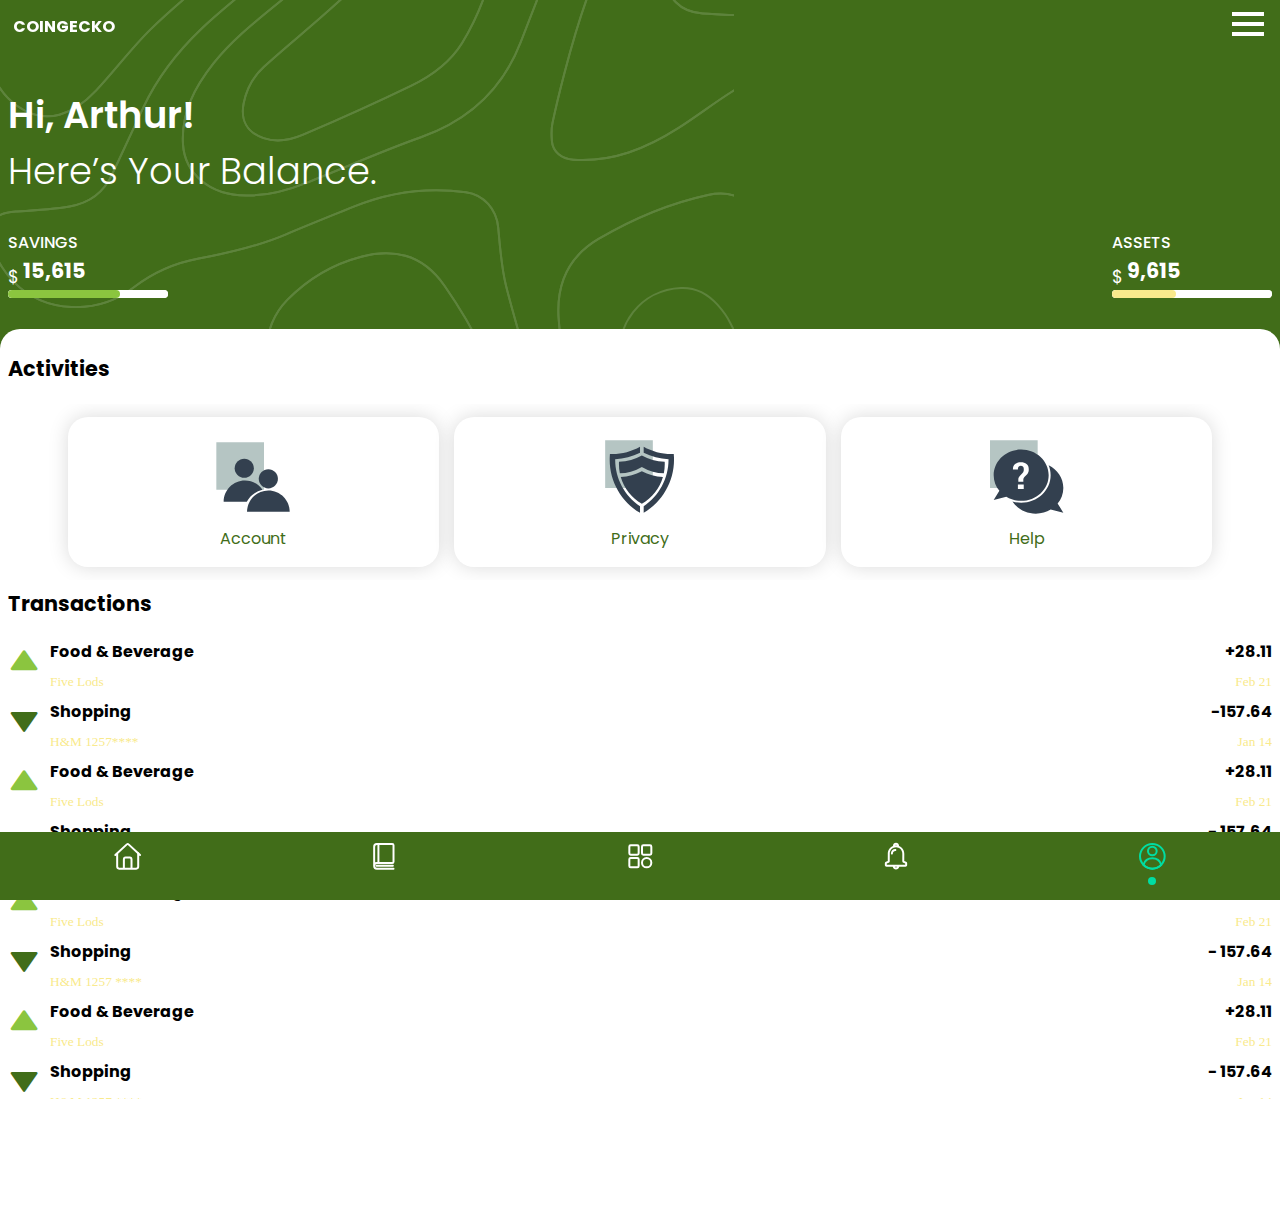
==== commit 97440536: "refactor: :lipstick: Cards" ====
--- a/index.html
+++ b/index.html
@@ -18,7 +18,7 @@
             <div class="logo_icono">
                 <img src="storage/img1/geckoLogo.svg" alt="" class="icono_img">
             </div>
-            <div class="logo__titulo">invento</div>
+            <div class="logo__titulo">coingecko</div>
         </div>
         <div class="header__menu">
             <i class='bx bx-menu'></i>
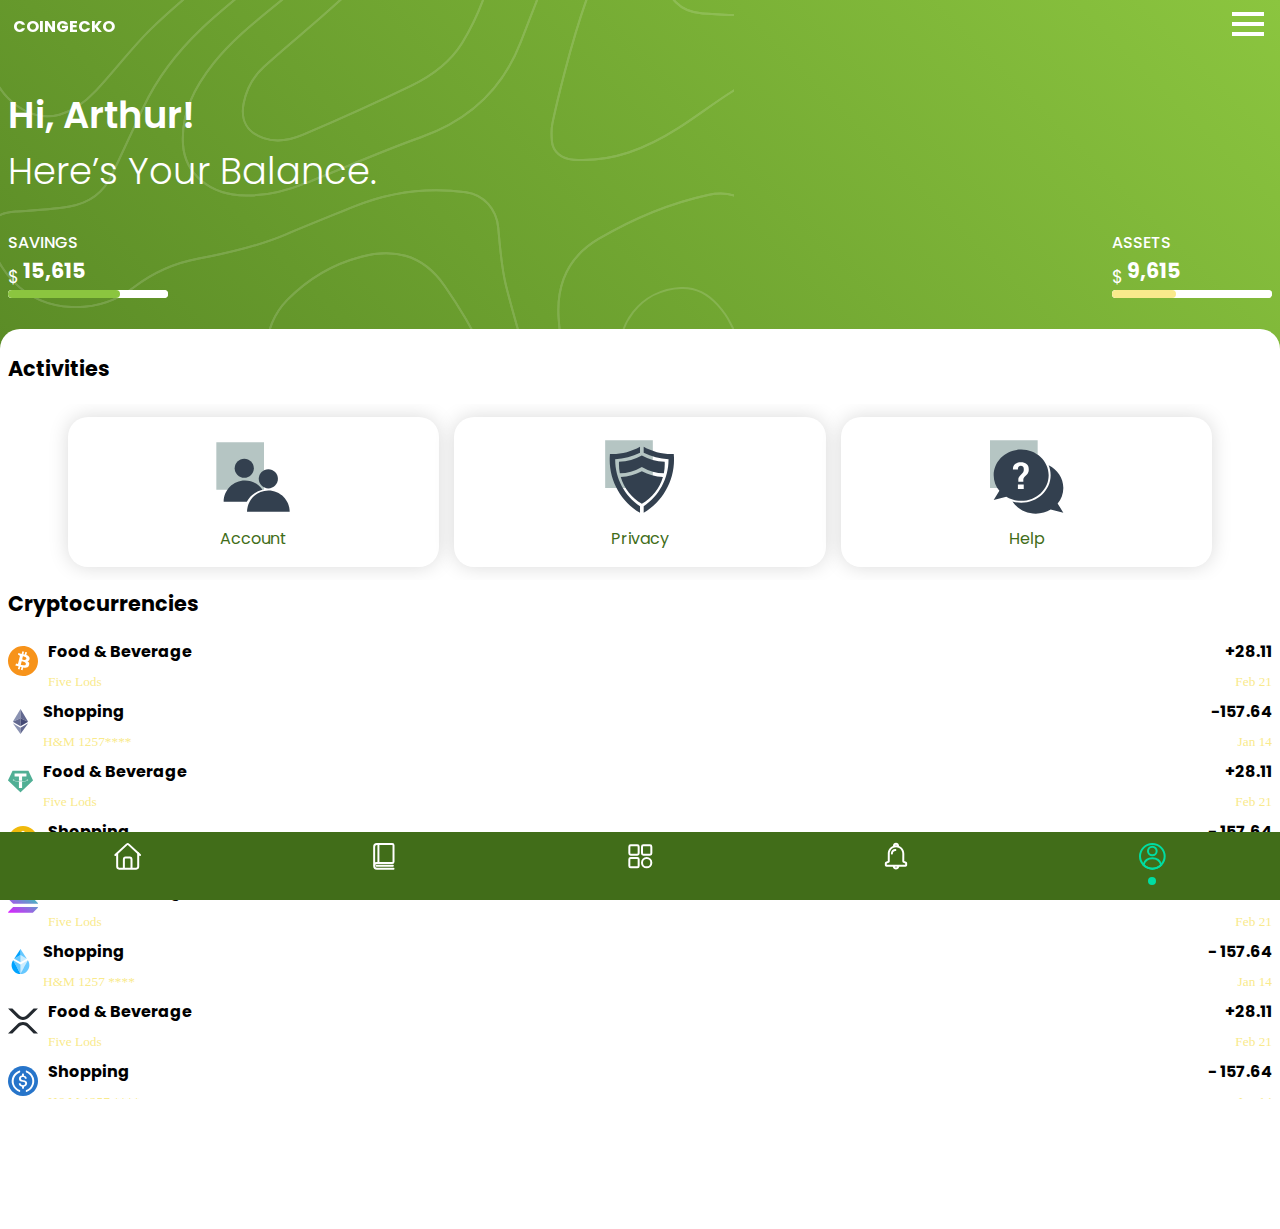
==== commit c2c7bcfc: "refactor: :lipstick: Index icons" ====
--- a/index.html
+++ b/index.html
@@ -65,11 +65,11 @@
                 </div>
             </article>
             <article class="activities_transactions">
-                <h3>Transactions</h3>
+                <h3>Cryptocurrencies</h3>
                 <div class="transactions_cards">
                     <div class="transactions_cards_item">
                         <div>
-                            <i class='bx bxs-up-arrow' ></i>
+                            <img src="storage/img1/bitcoin_logo.svg" alt="" class="crypto">
                             <div class="transactions_description">
                                 <p>Food & Beverage</p>
                                 <small>Five Lods</small>
@@ -82,7 +82,7 @@
                     </div>
                     <div class="transactions_cards_item">
                         <div>
-                            <i class='bx bxs-down-arrow' ></i>
+                            <img src="storage/img1/ethereum_logo.svg" alt="" class="crypto0">
                             <div class="transactions_description">
                                 <p>Shopping</p>
                                 <small>H&M 1257****</small>
@@ -95,124 +95,124 @@
                     </div>
                     <div class="transactions_cards_item">
                         <div>
-                            <i class='bx bxs-up-arrow' ></i>
-                            <div class="transactions_description">
-                                <p>food & beverage</p>
-                                <small>five lods</small>
-                            </div>
-                        </div>
-                        <div class="transactions_value">
-                            <p>+28.11</p>
-                            <small>feb 21</small>
-                        </div>
-                    </div>
-                    <div class="transactions_cards_item">
-                        <div>
-                            <i class='bx bxs-down-arrow' ></i>
-                            <div class="transactions_description">
-                                <p>shopping</p>
-                                <small>h&m 1257 ****</small>
-                            </div>
-                        </div>
-                        <div class="transactions_value">
-                            <p>- 157.64</p>
-                            <small>jan 14</small>
-                        </div>
-                    </div>
-                    <div class="transactions_cards_item">
-                        <div>
-                            <i class='bx bxs-up-arrow' ></i>
-                            <div class="transactions_description">
-                                <p>food & beverage</p>
-                                <small>five lods</small>
-                            </div>
-                        </div>
-                        <div class="transactions_value">
-                            <p>+28.11</p>
-                            <small>feb 21</small>
-                        </div>
-                    </div>
-                    <div class="transactions_cards_item">
-                        <div>
-                            <i class='bx bxs-down-arrow' ></i>
-                            <div class="transactions_description">
-                                <p>shopping</p>
-                                <small>h&m 1257 ****</small>
-                            </div>
-                        </div>
-                        <div class="transactions_value">
-                            <p>- 157.64</p>
-                            <small>jan 14</small>
-                        </div>
-                    </div>
-                    <div class="transactions_cards_item">
-                        <div>
-                            <i class='bx bxs-up-arrow' ></i>
-                            <div class="transactions_description">
-                                <p>food & beverage</p>
-                                <small>five lods</small>
-                            </div>
-                        </div>
-                        <div class="transactions_value">
-                            <p>+28.11</p>
-                            <small>feb 21</small>
-                        </div>
-                    </div>
-                    <div class="transactions_cards_item">
-                        <div>
-                            <i class='bx bxs-down-arrow' ></i>
-                            <div class="transactions_description">
-                                <p>shopping</p>
-                                <small>h&m 1257 ****</small>
-                            </div>
-                        </div>
-                        <div class="transactions_value">
-                            <p>- 157.64</p>
-                            <small>jan 14</small>
-                        </div>
-                    </div>
-                    <div class="transactions_cards_item">
-                        <div>
-                            <i class='bx bxs-up-arrow' ></i>
-                            <div class="transactions_description">
-                                <p>food & beverage</p>
-                                <small>five lods</small>
-                            </div>
-                        </div>
-                        <div class="transactions_value">
-                            <p>+28.11</p>
-                            <small>feb 21</small>
-                        </div>
-                    </div>
-                    <div class="transactions_cards_item">
-                        <div>
-                            <i class='bx bxs-down-arrow' ></i>
-                            <div class="transactions_description">
-                                <p>shopping</p>
-                                <small>h&m 1257 ****</small>
-                            </div>
-                        </div>
-                        <div class="transactions_value">
-                            <p>- 157.64</p>
-                            <small>jan 14</small>
-                        </div>
-                    </div>
-                    <div class="transactions_cards_item">
-                        <div>
-                            <i class='bx bxs-up-arrow' ></i>
-                            <div class="transactions_description">
-                                <p>food & beverage</p>
-                                <small>five lods</small>
-                            </div>
-                        </div>
-                        <div class="transactions_value">
-                            <p>+28.11</p>
-                            <small>feb 21</small>
-                        </div>
-                    </div>
-                    <div class="transactions_cards_item">
-                        <div>
-                            <i class='bx bxs-down-arrow' ></i>
+                            <img src="storage/img1/tether_logo.svg" alt="" class="crypto0">
+                            <div class="transactions_description">
+                                <p>food & beverage</p>
+                                <small>five lods</small>
+                            </div>
+                        </div>
+                        <div class="transactions_value">
+                            <p>+28.11</p>
+                            <small>feb 21</small>
+                        </div>
+                    </div>
+                    <div class="transactions_cards_item">
+                        <div>
+                            <img src="storage/img1/bnb_logo.svg" alt="" class="crypto">
+                            <div class="transactions_description">
+                                <p>shopping</p>
+                                <small>h&m 1257 ****</small>
+                            </div>
+                        </div>
+                        <div class="transactions_value">
+                            <p>- 157.64</p>
+                            <small>jan 14</small>
+                        </div>
+                    </div>
+                    <div class="transactions_cards_item">
+                        <div>
+                            <img src="storage/img1/solana_logo.svg" alt="" class="crypto">
+                            <div class="transactions_description">
+                                <p>food & beverage</p>
+                                <small>five lods</small>
+                            </div>
+                        </div>
+                        <div class="transactions_value">
+                            <p>+28.11</p>
+                            <small>feb 21</small>
+                        </div>
+                    </div>
+                    <div class="transactions_cards_item">
+                        <div>
+                            <img src="storage/img1/steth_logo.svg" alt="" class="crypto0">
+                            <div class="transactions_description">
+                                <p>shopping</p>
+                                <small>h&m 1257 ****</small>
+                            </div>
+                        </div>
+                        <div class="transactions_value">
+                            <p>- 157.64</p>
+                            <small>jan 14</small>
+                        </div>
+                    </div>
+                    <div class="transactions_cards_item">
+                        <div>
+                            <img src="storage/img1/xrp_logo.svg" alt="" class="crypto">
+                            <div class="transactions_description">
+                                <p>food & beverage</p>
+                                <small>five lods</small>
+                            </div>
+                        </div>
+                        <div class="transactions_value">
+                            <p>+28.11</p>
+                            <small>feb 21</small>
+                        </div>
+                    </div>
+                    <div class="transactions_cards_item">
+                        <div>
+                            <img src="storage/img1/usdc_logo.svg" alt="" class="crypto">
+                            <div class="transactions_description">
+                                <p>shopping</p>
+                                <small>h&m 1257 ****</small>
+                            </div>
+                        </div>
+                        <div class="transactions_value">
+                            <p>- 157.64</p>
+                            <small>jan 14</small>
+                        </div>
+                    </div>
+                    <div class="transactions_cards_item">
+                        <div>
+                            <img src="storage/img1/cardano_logo.svg" alt="" class="crypto">
+                            <div class="transactions_description">
+                                <p>food & beverage</p>
+                                <small>five lods</small>
+                            </div>
+                        </div>
+                        <div class="transactions_value">
+                            <p>+28.11</p>
+                            <small>feb 21</small>
+                        </div>
+                    </div>
+                    <div class="transactions_cards_item">
+                        <div>
+                            <img src="storage/img1/dogecoin_logo.svg" alt="" class="crypto">
+                            <div class="transactions_description">
+                                <p>shopping</p>
+                                <small>h&m 1257 ****</small>
+                            </div>
+                        </div>
+                        <div class="transactions_value">
+                            <p>- 157.64</p>
+                            <small>jan 14</small>
+                        </div>
+                    </div>
+                    <div class="transactions_cards_item">
+                        <div>
+                            <img src="storage/img1/shiba_inu_logo.svg" alt="" class="crypto">
+                            <div class="transactions_description">
+                                <p>food & beverage</p>
+                                <small>five lods</small>
+                            </div>
+                        </div>
+                        <div class="transactions_value">
+                            <p>+28.11</p>
+                            <small>feb 21</small>
+                        </div>
+                    </div>
+                    <div class="transactions_cards_item">
+                        <div>
+                            <img src="storage/img1/avalanche_logo.svg" alt="" class="crypto">
                             <div class="transactions_description">
                                 <p>shopping</p>
                                 <small>h&m 1257 ****</small>
--- a/css/style.css
+++ b/css/style.css
@@ -6,7 +6,7 @@
     font-family: "Poppins_Regular";
 }
 body{
-    background: var(--color-primario);
+    background: linear-gradient(45deg, var(--color-primario), var(--color-secundario));
 }
 .banner{
     position: absolute;
@@ -233,10 +233,19 @@
     align-items: center;
     gap: 10px;
 }
-
-.transactions_cards div i{
-    font-size: 2em;
-}
+.crypto{
+    height: 30px;
+    width: 30px;
+}
+.crypto0{
+    height: 25px;
+    width: 25px;
+}
+/*.transactions_cards div img{
+    height: 50px;
+    width: 50px;
+    object-fit: cover;
+}*/
 div.transactions_description,
 div.transactions_value{
     display: flex;
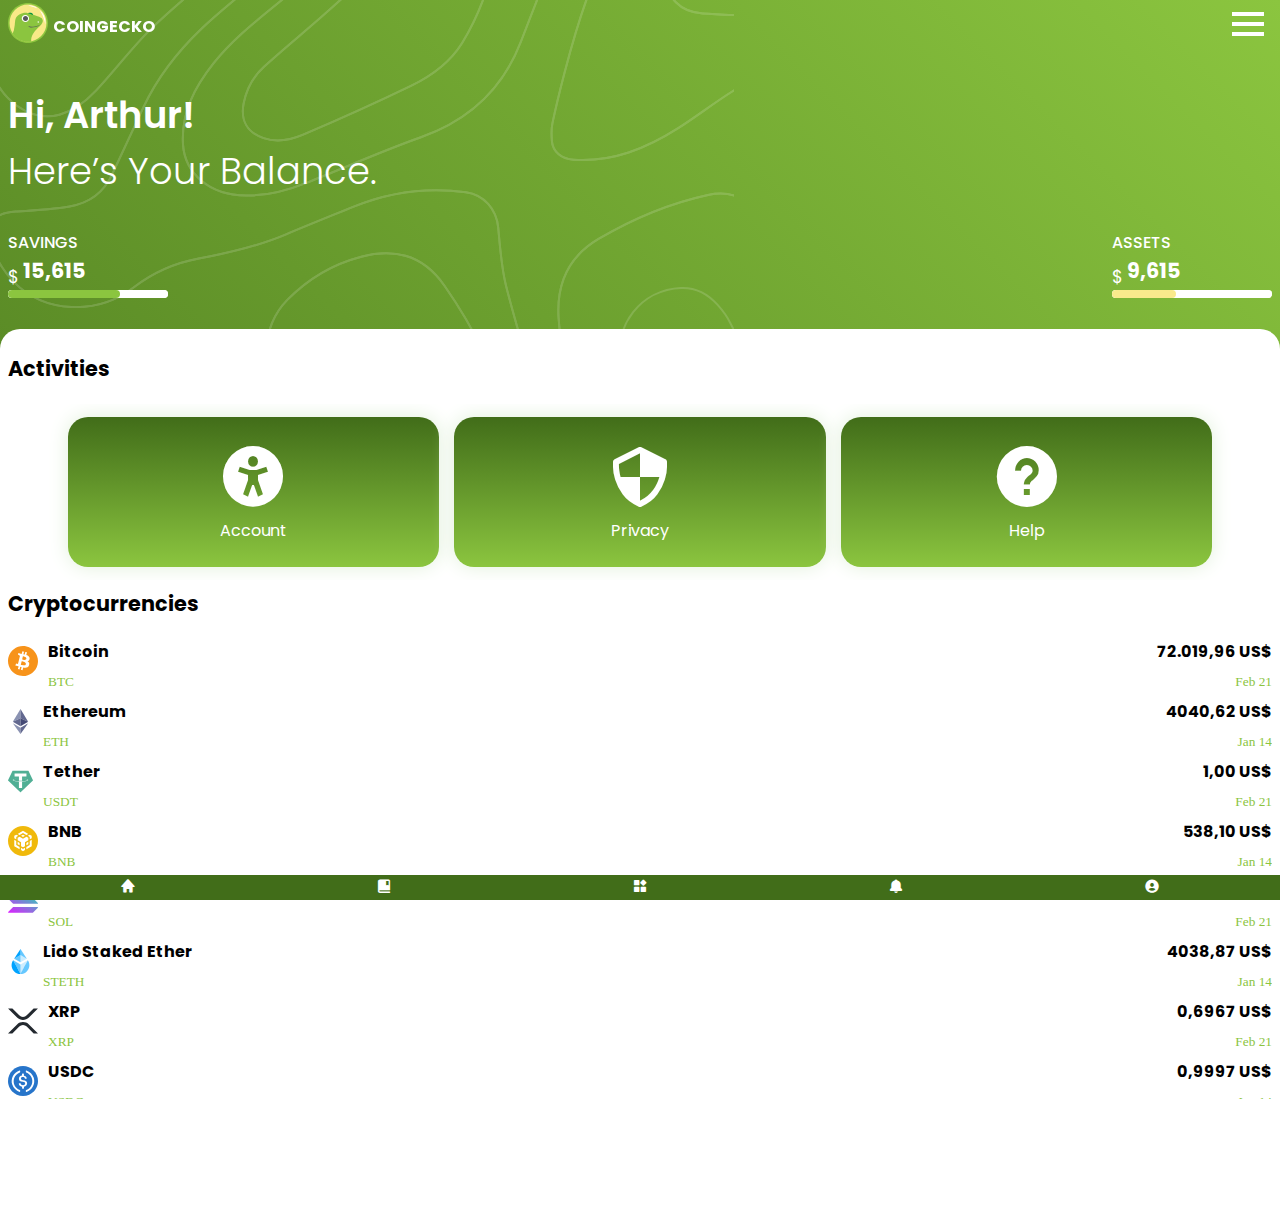
==== commit 5a906103: "refactor: :lipstick: Index" ====
--- a/index.html
+++ b/index.html
@@ -16,7 +16,7 @@
     <header class="header">
         <div class="header__logo">
             <div class="logo_icono">
-                <img src="storage/img1/geckoLogo.svg" alt="" class="icono_img">
+                <img src="/storage/img1/geckoLogo.svg" alt="" class="icono_img">
             </div>
             <div class="logo__titulo">coingecko</div>
         </div>
@@ -48,17 +48,17 @@
                 <h3>Activities</h3>
                 <div class="service_cards">
                     <div href="" class="service_cards_item_1">
-                        <img src="storage/img/iconAccount.svg" alt="">
+                        <i class='bx bxs-universal-access'></i>
                         <p>Account</p>
                     </div>
                     
                     <div href="" class="service_cards_item_2">
-                        <img src="storage/img/iconPrivacy.svg" alt="">
+                        <i class='bx bx-shield-quarter'></i>
                         <p>Privacy</p>
                     </div>
                     
                     <div href="" class="service_cards_item_3">
-                        <img src="storage/img/iconHelp.svg" alt="">
+                        <i class='bx bxs-help-circle' ></i>
                         <p>Help</p>
                     </div>
                     
@@ -71,12 +71,12 @@
                         <div>
                             <img src="storage/img1/bitcoin_logo.svg" alt="" class="crypto">
                             <div class="transactions_description">
-                                <p>Food & Beverage</p>
-                                <small>Five Lods</small>
-                            </div>
-                        </div>
-                        <div class="transactions_value">
-                            <p>+28.11</p>
+                                <p>Bitcoin</p>
+                                <small>BTC</small>
+                            </div>
+                        </div>
+                        <div class="transactions_value">
+                            <p>72.019,96 US$</p>
                             <small>Feb 21</small>
                         </div>
                     </div>
@@ -84,12 +84,12 @@
                         <div>
                             <img src="storage/img1/ethereum_logo.svg" alt="" class="crypto0">
                             <div class="transactions_description">
-                                <p>Shopping</p>
-                                <small>H&M 1257****</small>
-                            </div>
-                        </div>
-                        <div class="transactions_value">
-                            <p>-157.64</p>
+                                <p>Ethereum</p>
+                                <small>ETH</small>
+                            </div>
+                        </div>
+                        <div class="transactions_value">
+                            <p>4040,62 US$</p>
                             <small>Jan 14</small>
                         </div>
                     </div>
@@ -97,12 +97,12 @@
                         <div>
                             <img src="storage/img1/tether_logo.svg" alt="" class="crypto0">
                             <div class="transactions_description">
-                                <p>food & beverage</p>
-                                <small>five lods</small>
-                            </div>
-                        </div>
-                        <div class="transactions_value">
-                            <p>+28.11</p>
+                                <p>Tether</p>
+                                <small>USDT</small>
+                            </div>
+                        </div>
+                        <div class="transactions_value">
+                            <p>1,00 US$</p>
                             <small>feb 21</small>
                         </div>
                     </div>
@@ -110,12 +110,12 @@
                         <div>
                             <img src="storage/img1/bnb_logo.svg" alt="" class="crypto">
                             <div class="transactions_description">
-                                <p>shopping</p>
-                                <small>h&m 1257 ****</small>
-                            </div>
-                        </div>
-                        <div class="transactions_value">
-                            <p>- 157.64</p>
+                                <p>BNB</p>
+                                <small>BNB</small>
+                            </div>
+                        </div>
+                        <div class="transactions_value">
+                            <p>538,10 US$</p>
                             <small>jan 14</small>
                         </div>
                     </div>
@@ -123,12 +123,12 @@
                         <div>
                             <img src="storage/img1/solana_logo.svg" alt="" class="crypto">
                             <div class="transactions_description">
-                                <p>food & beverage</p>
-                                <small>five lods</small>
-                            </div>
-                        </div>
-                        <div class="transactions_value">
-                            <p>+28.11</p>
+                                <p>Solana</p>
+                                <small>SOL</small>
+                            </div>
+                        </div>
+                        <div class="transactions_value">
+                            <p>149,75 US$</p>
                             <small>feb 21</small>
                         </div>
                     </div>
@@ -136,12 +136,12 @@
                         <div>
                             <img src="storage/img1/steth_logo.svg" alt="" class="crypto0">
                             <div class="transactions_description">
-                                <p>shopping</p>
-                                <small>h&m 1257 ****</small>
-                            </div>
-                        </div>
-                        <div class="transactions_value">
-                            <p>- 157.64</p>
+                                <p>Lido Staked Ether</p>
+                                <small>STETH</small>
+                            </div>
+                        </div>
+                        <div class="transactions_value">
+                            <p>4038,87 US$</p>
                             <small>jan 14</small>
                         </div>
                     </div>
@@ -149,12 +149,12 @@
                         <div>
                             <img src="storage/img1/xrp_logo.svg" alt="" class="crypto">
                             <div class="transactions_description">
-                                <p>food & beverage</p>
-                                <small>five lods</small>
-                            </div>
-                        </div>
-                        <div class="transactions_value">
-                            <p>+28.11</p>
+                                <p>XRP</p>
+                                <small>XRP</small>
+                            </div>
+                        </div>
+                        <div class="transactions_value">
+                            <p>0,6967 US$</p>
                             <small>feb 21</small>
                         </div>
                     </div>
@@ -162,12 +162,12 @@
                         <div>
                             <img src="storage/img1/usdc_logo.svg" alt="" class="crypto">
                             <div class="transactions_description">
-                                <p>shopping</p>
-                                <small>h&m 1257 ****</small>
-                            </div>
-                        </div>
-                        <div class="transactions_value">
-                            <p>- 157.64</p>
+                                <p>USDC</p>
+                                <small>USDC</small>
+                            </div>
+                        </div>
+                        <div class="transactions_value">
+                            <p>0,9997 US$</p>
                             <small>jan 14</small>
                         </div>
                     </div>
@@ -175,12 +175,12 @@
                         <div>
                             <img src="storage/img1/cardano_logo.svg" alt="" class="crypto">
                             <div class="transactions_description">
-                                <p>food & beverage</p>
-                                <small>five lods</small>
-                            </div>
-                        </div>
-                        <div class="transactions_value">
-                            <p>+28.11</p>
+                                <p>Cardano</p>
+                                <small>ADA</small>
+                            </div>
+                        </div>
+                        <div class="transactions_value">
+                            <p>0,7532 US$</p>
                             <small>feb 21</small>
                         </div>
                     </div>
@@ -188,12 +188,12 @@
                         <div>
                             <img src="storage/img1/dogecoin_logo.svg" alt="" class="crypto">
                             <div class="transactions_description">
-                                <p>shopping</p>
-                                <small>h&m 1257 ****</small>
-                            </div>
-                        </div>
-                        <div class="transactions_value">
-                            <p>- 157.64</p>
+                                <p>Dogecoin</p>
+                                <small>DOGE</small>
+                            </div>
+                        </div>
+                        <div class="transactions_value">
+                            <p>0,1711 US$</p>
                             <small>jan 14</small>
                         </div>
                     </div>
@@ -201,12 +201,12 @@
                         <div>
                             <img src="storage/img1/shiba_inu_logo.svg" alt="" class="crypto">
                             <div class="transactions_description">
-                                <p>food & beverage</p>
-                                <small>five lods</small>
-                            </div>
-                        </div>
-                        <div class="transactions_value">
-                            <p>+28.11</p>
+                                <p>Avalanche</p>
+                                <small>AVAX</small>
+                            </div>
+                        </div>
+                        <div class="transactions_value">
+                            <p>53,68 US$</p>
                             <small>feb 21</small>
                         </div>
                     </div>
@@ -214,12 +214,12 @@
                         <div>
                             <img src="storage/img1/avalanche_logo.svg" alt="" class="crypto">
                             <div class="transactions_description">
-                                <p>shopping</p>
-                                <small>h&m 1257 ****</small>
-                            </div>
-                        </div>
-                        <div class="transactions_value">
-                            <p>- 157.64</p>
+                                <p>Shiba Inu</p>
+                                <small>SHIB</small>
+                            </div>
+                        </div>
+                        <div class="transactions_value">
+                            <p>0,00003273 US$</p>
                             <small>jan 14</small>
                         </div>
                     </div>
@@ -230,19 +230,19 @@
     <footer>
         <ul>
             <li>
-                <a href="#"><img src="storage/img/icon.svg" alt=""></a>
-            </li>
-            <li>
-                <a href="views/balance.html"><img src="storage/img/icon_1.svg" alt=""></a>
-            </li>
-            <li>
-                <a href="views/cards.html"><img src="storage/img/icon_2.svg" alt=""></a>
-            </li>
-            <li>
-                <a href="#"><img src="storage/img/icon_3.svg" alt=""></a>
-            </li>
-            <li>
-                <a href="index.html"><img src="storage/img/icon_5_select.svg" alt=""></a>
+                <a href="#"><i class='bx bxs-home'></i></a>
+            </li>
+            <li>
+                <a href="views/balance.html"><i class='bx bxs-book-bookmark'></i></a>
+            </li>
+            <li>
+                <a href="views/cards.html"><i class='bx bxs-widget'></i></a>
+            </li>
+            <li>
+                <a href="#"><i class='bx bxs-bell' ></i></a>
+            </li>
+            <li>
+                <a href="index.html"><i class='bx bxs-user-circle'></i></a>
             </li>
 
         </ul>
--- a/css/style.css
+++ b/css/style.css
@@ -40,16 +40,11 @@
 
 }
 .icono_img{
-    z-index: 2;
-    color: var(--color-ternario);
+    width: 2.5em;
 }
 .logo__icono{
     /* background: green; */
 }
-.logo__icono img{
-    width: 2.5em;
-    color: var(--color-ternario);
-}
 .logo__titulo{
     /* background: orange; */
     color: var(--color-ternario);
@@ -63,6 +58,8 @@
     font-size: 3em;
     color: var(--color-ternario);
 }
+
+
 .main__titulo{
     /*/background: red;/*/
 }
@@ -192,9 +189,9 @@
     min-width: 30%;
     min-height: 150px;
     border-radius: 20px;
-    background: var(--color-ternario);
-    box-shadow: 0px 0px 20px rgba(0, 0, 0, 0.150);
-    color: var(--color-primario);
+    background: linear-gradient(var(--color-primario), var(--color-secundario));
+    box-shadow: 0px 0px 20px var(--color-secundario-transparent);
+    color: var(--color-ternario);
     font-family: "Poppins_Semibold";
     text-transform: capitalize;
     flex-direction: column;
@@ -202,13 +199,11 @@
     align-items: center;
     gap: 5px;
 }
-.service_cards div i{
-    font-size: 2.3em;
-}
-.service_cards_item_1,
-.service_cards_item_2,
-.service_cards_item_3{
-    /*background: darkmagenta;*/
+.service_cards_item_1 > i,
+.service_cards_item_2 > i, 
+.service_cards_item_3 > i{
+    color: var(--color-ternario);
+    font-size: 4.5em;
 }
 
 
@@ -266,14 +261,9 @@
 div.transactions_description small,
 div.transactions_value small{
     font-family: "Poppins-Light";
-    color: var(--color-cuarto);
-}
-i.bx.bxs-up-arrow{
     color: var(--color-secundario);
 }
-i.bxs-down-arrow{
-    color: var(--color-primario);
-}
+
 
 
 footer{
@@ -289,8 +279,9 @@
 }
 footer ul li {
     list-style: none;
-    margin: .5em 0;
-}
-footer ul li a img{
-    width: 2em;
+}
+footer ul li a i{
+    text-align: center;
+    width: 4em;
+    color: var(--color-ternario);
 }